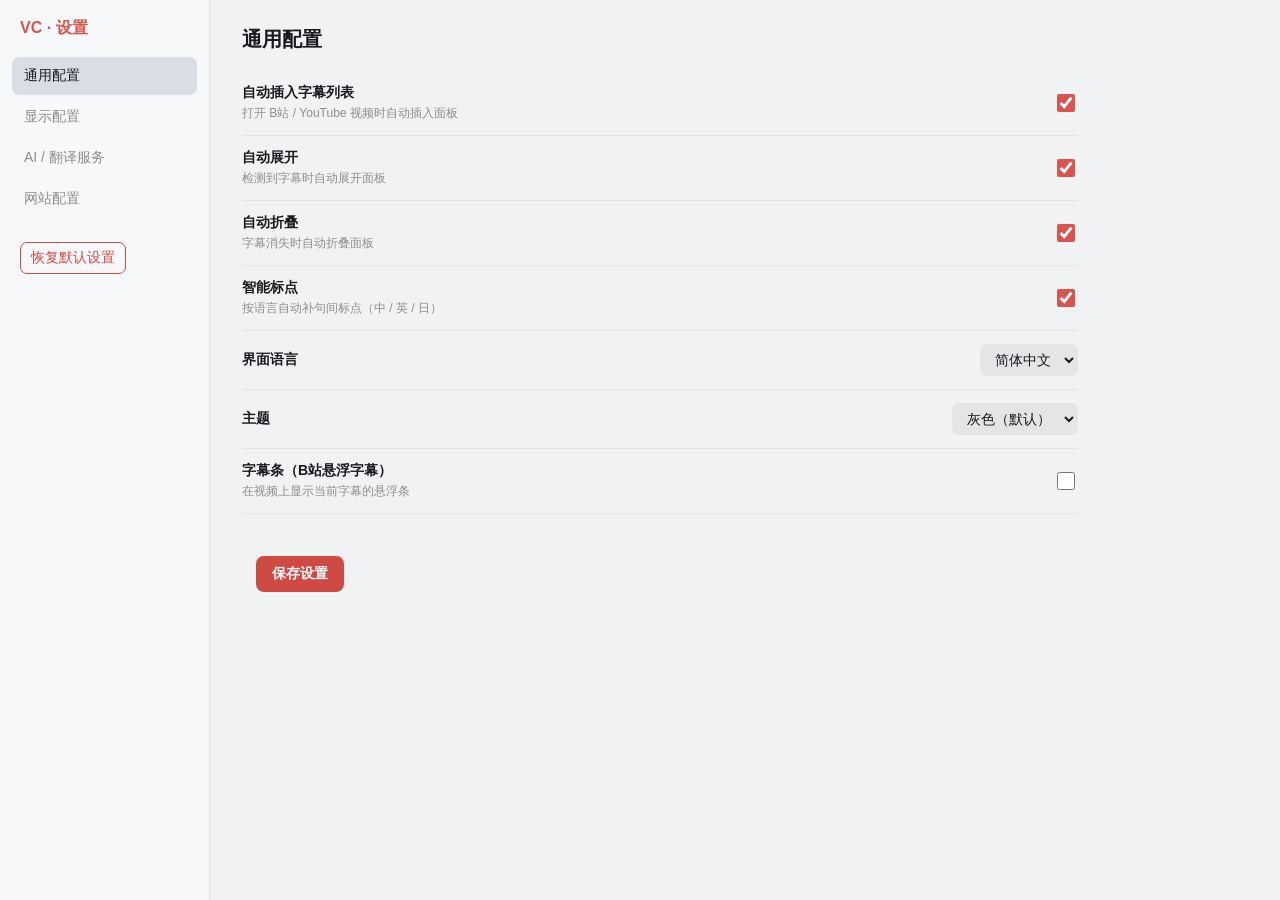
==== options/options.html @ ec9d3a73 "feat: 新增默认灰色主题并优化面板视觉与交互 - 新增灰色主题并设为默认（与 B站右栏模块配色一致），保留 light/dark/auto，旧默认迁移到 gray - 面板/设置页/侧栏外框配色对" ====
<!DOCTYPE html>
<html lang="zh-CN">
<head>
<meta charset="UTF-8">
<meta name="viewport" content="width=device-width,initial-scale=1">
<title>WindCaption · 观语听风字幕 · 设置</title>
<link rel="stylesheet" href="options.css">
</head>
<body>
<div class="wrap">
  <aside class="side">
    <div class="logo">VC · 设置</div>
    <a data-sec="general" class="active">通用配置</a>
    <a data-sec="display">显示配置</a>
    <a data-sec="services">AI / 翻译服务</a>
    <a data-sec="site">网站配置</a>
    <div class="side-foot"><button id="btn-reset-all" class="mini danger">恢复默认设置</button></div>
  </aside>
  <main class="main">
    <section data-panel="general">
      <h1>通用配置</h1>
      <div class="item"><div><b>自动插入字幕列表</b><p>打开 B站 / YouTube 视频时自动插入面板</p></div><input type="checkbox" id="g-autoInsert"></div>
      <div class="item"><div><b>自动展开</b><p>检测到字幕时自动展开面板</p></div><input type="checkbox" id="g-autoExpand"></div>
      <div class="item"><div><b>自动折叠</b><p>字幕消失时自动折叠面板</p></div><input type="checkbox" id="g-autoFold"></div>
      <div class="item"><div><b>智能标点</b><p>按语言自动补句间标点（中 / 英 / 日）</p></div><input type="checkbox" id="g-smartPunctuation"></div>
      <div class="item"><div><b>界面语言</b></div><select id="g-lang"><option value="zh">简体中文</option><option value="en">English</option><option value="ja">日本語</option></select></div>
      <div class="item"><div><b>主题</b></div><select id="g-theme"><option value="gray">灰色（默认）</option><option value="system">跟随系统</option><option value="dark">深色</option><option value="light">浅色</option></select></div>
      <div class="item"><div><b>字幕条（B站悬浮字幕）</b><p>在视频上显示当前字幕的悬浮条</p></div><input type="checkbox" id="g-subtitleBar"></div>
    </section>

    <section data-panel="display" class="hidden">
      <h1>显示配置</h1>
      <div class="item"><div><b>默认显示位置</b><p>嵌入页面：融入视频旁页面内容；悬浮窗：浮于页面可拖动；侧边栏：浏览器独立侧栏</p></div><select id="d-position"><option value="embed">嵌入页面</option><option value="float">悬浮窗</option><option value="side">侧边栏</option></select></div>
      <div class="item"><div><b>嵌入面板位置</b><p>仅在「嵌入页面」模式生效：面板位于视频左侧或右侧</p></div><select id="d-side"><option value="right">右侧</option><option value="left">左侧</option></select></div>
      <div class="grid4">
        <label>悬浮窗宽度<input type="number" id="d-w" min="300" max="800"></label>
        <label>悬浮窗高度<input type="number" id="d-h" min="300" max="1200"></label>
      </div>
      <div class="item"><div><b>显示密度</b></div><select id="d-density"><option value="compact">紧凑</option><option value="standard">标准</option><option value="comfortable">宽松</option></select></div>
      <div class="item"><div><b>字体大小</b></div><select id="d-font"><option>12</option><option>13</option><option>14</option><option>15</option><option>16</option><option>18</option><option>20</option></select></div>
      <div class="item"><div><b>条纹色（奇偶行异色）</b></div><input type="checkbox" id="d-striped"></div>
      <h2>字幕条内容</h2>
      <div class="item"><div><b>章节进度条</b></div><input type="checkbox" id="b-chProgress"></div>
      <div class="item"><div><b>章节详情条</b></div><input type="checkbox" id="b-chDetail"></div>
      <div class="item"><div><b>字幕条</b></div><input type="checkbox" id="b-subtitle"></div>
      <h2>功能 Tab 显隐</h2>
      <div class="tab-toggles" id="tab-toggles"></div>
    </section>

    <section data-panel="services" class="hidden">
      <h1>AI / 翻译服务</h1>
      <p class="tip">自带 Key（BYOK），OpenAI 兼容协议。可添加 OpenAI / DeepSeek / Gemini / Ollama / 小牛 / DeepL 等。章节生成与翻译需要在此配置。</p>
      <div id="service-list"></div>
      <button class="primary" id="btn-add-service">+ 新增服务</button>
      <div class="item"><div><b>默认 AI 服务（章节生成 / 翻译）</b></div><select id="default-ai"></select></div>
      <div class="item"><div><b>默认翻译服务</b></div><select id="default-translate"></select></div>
    </section>

    <section data-panel="site" class="hidden">
      <h1>网站配置</h1>
      <p class="tip">仅适配 Bilibili 与 YouTube。以下为当前页面可保存的覆盖配置（按 host + path 存储）。</p>
      <div class="item"><div><b>当前网址</b><p id="cur-url">—</p></div><span class="pill">已适配</span></div>
      <div class="item"><div><b>显示位置</b></div><select id="s-position"><option value="">跟随默认</option><option value="embed">嵌入页面</option><option value="float">悬浮窗</option><option value="side">侧边栏</option></select></div>
      <button id="btn-save-site">保存当前网站配置</button>
    </section>

    <div class="savebar"><span id="save-status"></span><button class="primary" id="btn-save">保存设置</button></div>
  </main>
</div>
<div class="toast" id="toast"></div>
<script src="../lib/util.js"></script>
<script src="../lib/storage.js"></script>
<script src="options.js"></script>
</body>
</html>
---- options/options.css ----
/* 主题变量：与面板一致；默认灰色，自动跟随系统 */
:root,[data-theme="gray"]{
  --bg:#f1f2f3;--s2:#f7f8fa;--s3:#e4e5e7;--s4:#d9dde4;--bd:#e4e5e7;--tx:#17191d;--mu:#8c8d8e;
  --pr:#d9544c;--pr-btn:#cf4a43;--on-pr:#ffffff;--ac:#3b4ee0;--ok:#3d966d;--dg:#cf4a43;--toast:#e4e5e7;
}
[data-theme="dark"]{
  --bg:#0f1115;--s2:#171a21;--s3:#1e222b;--s4:#262b36;--bd:#2d3340;--tx:#e6e9ef;--mu:#8b93a5;
  --pr:#ff6b6b;--pr-btn:#e8554d;--on-pr:#ffffff;--ac:#4dd0e1;--ok:#4caf78;--dg:#e86a6a;--toast:#2b3140;
}
[data-theme="light"]{
  --bg:#ffffff;--s2:#f2f4f8;--s3:#e9edf4;--s4:#dfe4ee;--bd:#d4d9e2;--tx:#1f2430;--mu:#6b7280;
  --pr:#e5453c;--pr-btn:#d93a31;--on-pr:#ffffff;--ac:#0b8ea3;--ok:#1f9d57;--dg:#d43b3b;--toast:#e9edf4;
}
@media (prefers-color-scheme: light){
  [data-theme="auto"]{
    --bg:#ffffff;--s2:#f2f4f8;--s3:#e9edf4;--s4:#dfe4ee;--bd:#d4d9e2;--tx:#1f2430;--mu:#6b7280;
    --pr:#e5453c;--pr-btn:#d93a31;--on-pr:#ffffff;--ac:#0b8ea3;--ok:#1f9d57;--dg:#d43b3b;--toast:#e9edf4;
  }
}
@media (prefers-color-scheme: dark){
  [data-theme="auto"]{
    --bg:#0f1115;--s2:#171a21;--s3:#1e222b;--s4:#262b36;--bd:#2d3340;--tx:#e6e9ef;--mu:#8b93a5;
    --pr:#ff6b6b;--pr-btn:#e8554d;--on-pr:#ffffff;--ac:#4dd0e1;--ok:#4caf78;--dg:#e86a6a;--toast:#2b3140;
  }
}
*{box-sizing:border-box}
body{margin:0;background:var(--bg);color:var(--tx);font-family:-apple-system,BlinkMacSystemFont,"Segoe UI","PingFang SC","Microsoft YaHei",sans-serif;font-size:14px}
button,input,select{font-family:inherit;font-size:inherit;color:inherit}
button{cursor:pointer}.hidden{display:none!important}
.wrap{display:flex;min-height:100vh}
.side{width:210px;flex:none;background:var(--s2);border-right:1px solid var(--bd);padding:18px 12px}
.logo{font-weight:800;font-size:16px;margin:0 8px 18px;color:var(--pr)}
.side a{display:block;padding:10px 12px;color:var(--mu);border-radius:7px;cursor:pointer;margin-bottom:3px}
.side a:hover{background:var(--s3)}.side a.active{background:var(--s4);color:var(--tx)}
.side-foot{margin-top:24px;padding:0 8px}
.main{flex:1;padding:26px 32px;max-width:900px}
.main h1{font-size:20px;margin:0 0 18px}.main h2{font-size:14px;color:var(--ac);margin:26px 0 8px}
.tip{color:var(--mu);font-size:12px;line-height:1.7;margin:0 0 16px}
.item{display:flex;align-items:center;gap:18px;padding:13px 0;border-bottom:1px solid var(--bd)}
.item>div{flex:1}.item b{font-weight:600}.item p{margin:3px 0 0;color:var(--mu);font-size:12px}
.item input[type=checkbox]{width:18px;height:18px;accent-color:var(--pr)}
.item select{padding:6px 10px;background:var(--s3);border:1px solid var(--bd);border-radius:7px}
.grid4{display:grid;grid-template-columns:repeat(4,1fr);gap:12px;padding:14px 0}
.grid4 label{display:flex;flex-direction:column;gap:6px;font-size:12px;color:var(--mu)}
.grid4 input{padding:7px;background:var(--s3);border:1px solid var(--bd);border-radius:7px}
button.primary,button#btn-add-service,button#btn-save-site,button#btn-save{
  background:var(--pr-btn);border:0;color:var(--on-pr);font-weight:700;padding:9px 16px;border-radius:8px}
button.mini.danger{background:none;border:1px solid var(--dg);color:var(--dg);padding:6px 10px;border-radius:7px}
.tab-toggles{display:flex;gap:10px;flex-wrap:wrap;padding:8px 0}
.tab-toggles label{background:var(--s3);border:1px solid var(--bd);padding:8px 12px;border-radius:8px}
.service-card{background:var(--s3);border:1px solid var(--bd);border-radius:10px;padding:14px;margin-bottom:12px}
.service-card .sh{display:flex;align-items:center;gap:10px;margin-bottom:10px}
.service-card .sh b{font-size:15px}.service-card .sh .pill{margin-left:auto}
.pill{font-size:11px;padding:2px 8px;border-radius:999px;background:rgba(76,175,120,.15);color:var(--ok)}
.service-card .row{display:flex;gap:10px;align-items:center;padding:5px 0}
.service-card .row label{width:90px;color:var(--mu);font-size:12px}
.service-card .row input,.service-card .row select{flex:1;min-width:0;padding:6px 9px;background:var(--s2);border:1px solid var(--bd);border-radius:7px}
.service-card .ops{display:flex;gap:8px;margin-top:10px}
.service-card .ops button{padding:6px 12px;border-radius:7px;border:1px solid var(--bd);background:var(--s4)}
.service-card .ops .del{color:var(--dg)}
.shortcut-table{border:1px solid var(--bd);border-radius:10px;overflow:hidden;margin-bottom:14px}
.sc-row{display:flex;align-items:center;padding:9px 14px;border-bottom:1px solid var(--bd)}
.sc-row:last-child{border:0}.sc-row span{flex:1}.sc-row button{min-width:140px;padding:6px 10px;background:var(--s4);border:1px solid var(--bd);border-radius:7px}
.savebar{position:sticky;bottom:0;margin-top:28px;padding:14px 0;background:linear-gradient(transparent,var(--bg) 20%);display:flex;align-items:center;gap:14px}
.savebar span{color:var(--ok);font-size:12px}
.toast{position:fixed;left:50%;bottom:24px;transform:translateX(-50%);background:var(--toast);border:1px solid var(--bd);padding:9px 16px;border-radius:8px;opacity:0;transition:.2s;pointer-events:none}
.toast.on{opacity:1}
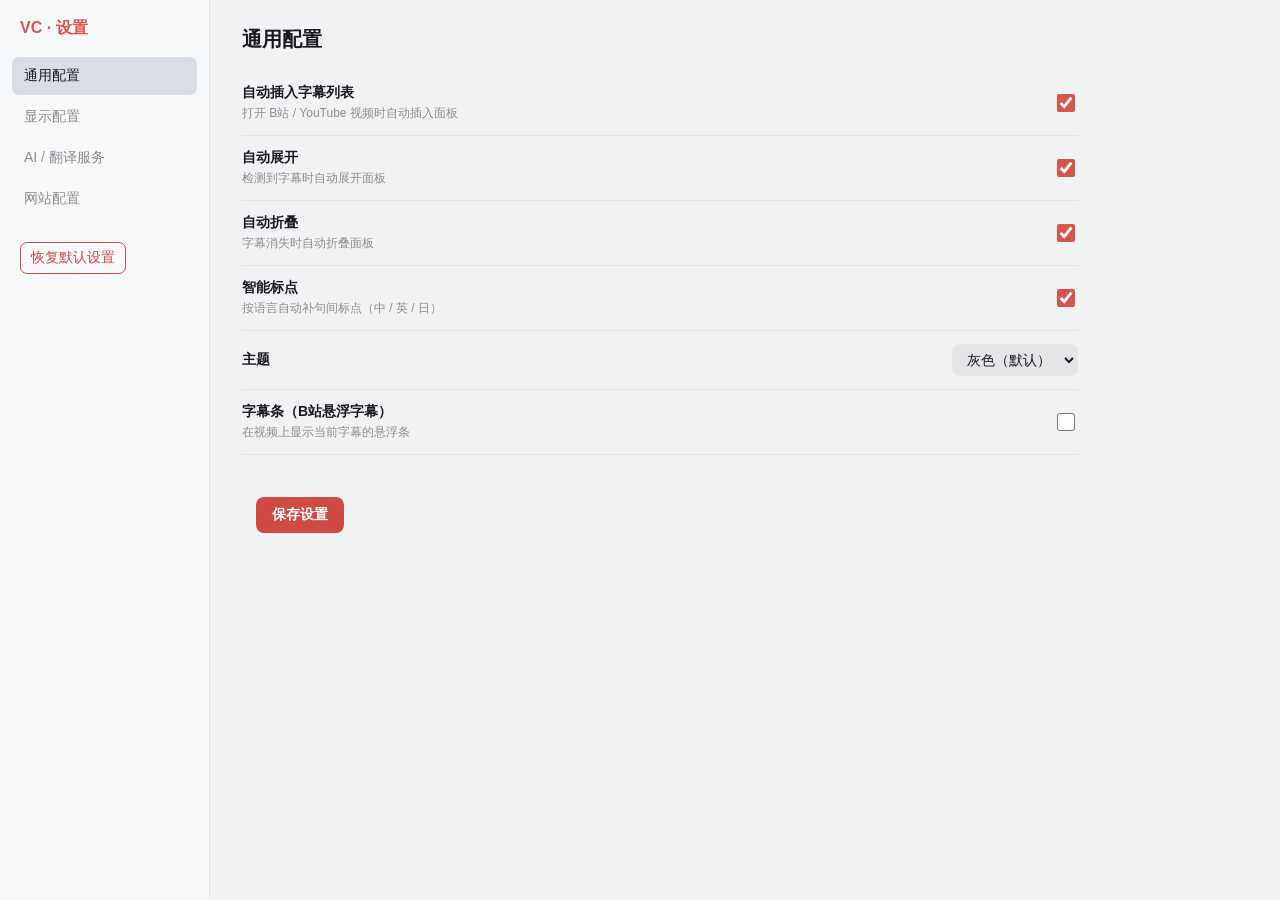
==== commit 09add4cb: "feat: 工具栏图标打开设置页、修复自动展开语义与通用配置清理 - 工具栏固定图标点击改为打开设置页（注册 chrome.action.onClicked，调用 openOptionsPage） -" ====
--- a/options/options.html
+++ b/options/options.html
@@ -23,7 +23,6 @@
       <div class="item"><div><b>自动展开</b><p>检测到字幕时自动展开面板</p></div><input type="checkbox" id="g-autoExpand"></div>
       <div class="item"><div><b>自动折叠</b><p>字幕消失时自动折叠面板</p></div><input type="checkbox" id="g-autoFold"></div>
       <div class="item"><div><b>智能标点</b><p>按语言自动补句间标点（中 / 英 / 日）</p></div><input type="checkbox" id="g-smartPunctuation"></div>
-      <div class="item"><div><b>界面语言</b></div><select id="g-lang"><option value="zh">简体中文</option><option value="en">English</option><option value="ja">日本語</option></select></div>
       <div class="item"><div><b>主题</b></div><select id="g-theme"><option value="gray">灰色（默认）</option><option value="system">跟随系统</option><option value="dark">深色</option><option value="light">浅色</option></select></div>
       <div class="item"><div><b>字幕条（B站悬浮字幕）</b><p>在视频上显示当前字幕的悬浮条</p></div><input type="checkbox" id="g-subtitleBar"></div>
     </section>
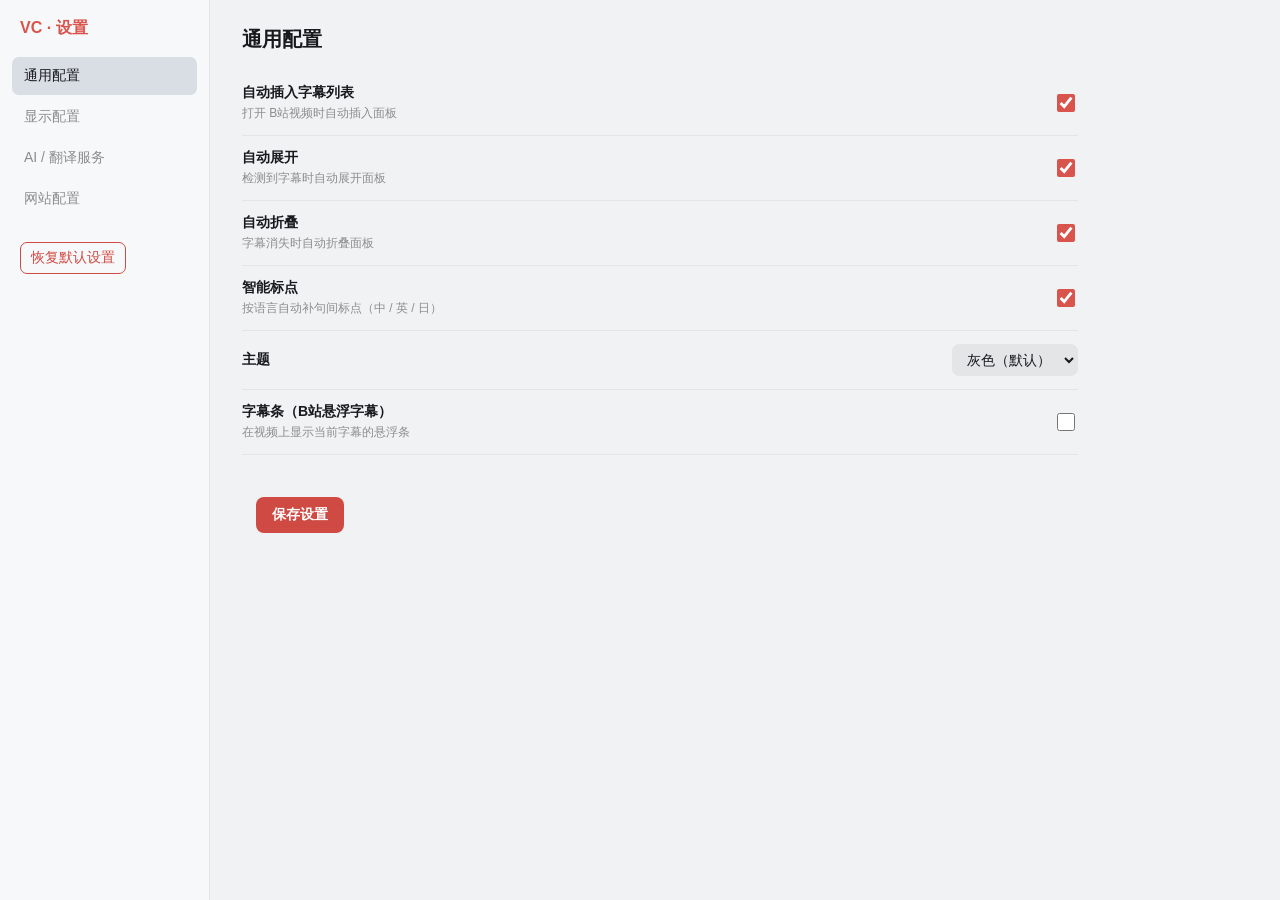
==== commit 5d18a3f8: "refactor: 移除 YouTube 支持，插件仅支持 B站" ====
--- a/options/options.html
+++ b/options/options.html
@@ -19,7 +19,7 @@
   <main class="main">
     <section data-panel="general">
       <h1>通用配置</h1>
-      <div class="item"><div><b>自动插入字幕列表</b><p>打开 B站 / YouTube 视频时自动插入面板</p></div><input type="checkbox" id="g-autoInsert"></div>
+      <div class="item"><div><b>自动插入字幕列表</b><p>打开 B站视频时自动插入面板</p></div><input type="checkbox" id="g-autoInsert"></div>
       <div class="item"><div><b>自动展开</b><p>检测到字幕时自动展开面板</p></div><input type="checkbox" id="g-autoExpand"></div>
       <div class="item"><div><b>自动折叠</b><p>字幕消失时自动折叠面板</p></div><input type="checkbox" id="g-autoFold"></div>
       <div class="item"><div><b>智能标点</b><p>按语言自动补句间标点（中 / 英 / 日）</p></div><input type="checkbox" id="g-smartPunctuation"></div>
@@ -29,12 +29,6 @@
 
     <section data-panel="display" class="hidden">
       <h1>显示配置</h1>
-      <div class="item"><div><b>默认显示位置</b><p>嵌入页面：融入视频旁页面内容；悬浮窗：浮于页面可拖动；侧边栏：浏览器独立侧栏</p></div><select id="d-position"><option value="embed">嵌入页面</option><option value="float">悬浮窗</option><option value="side">侧边栏</option></select></div>
-      <div class="item"><div><b>嵌入面板位置</b><p>仅在「嵌入页面」模式生效：面板位于视频左侧或右侧</p></div><select id="d-side"><option value="right">右侧</option><option value="left">左侧</option></select></div>
-      <div class="grid4">
-        <label>悬浮窗宽度<input type="number" id="d-w" min="300" max="800"></label>
-        <label>悬浮窗高度<input type="number" id="d-h" min="300" max="1200"></label>
-      </div>
       <div class="item"><div><b>显示密度</b></div><select id="d-density"><option value="compact">紧凑</option><option value="standard">标准</option><option value="comfortable">宽松</option></select></div>
       <div class="item"><div><b>字体大小</b></div><select id="d-font"><option>12</option><option>13</option><option>14</option><option>15</option><option>16</option><option>18</option><option>20</option></select></div>
       <div class="item"><div><b>条纹色（奇偶行异色）</b></div><input type="checkbox" id="d-striped"></div>
@@ -57,9 +51,9 @@
 
     <section data-panel="site" class="hidden">
       <h1>网站配置</h1>
-      <p class="tip">仅适配 Bilibili 与 YouTube。以下为当前页面可保存的覆盖配置（按 host + path 存储）。</p>
+      <p class="tip">仅适配 Bilibili。以下为当前页面可保存的覆盖配置（按 host + path 存储）。</p>
       <div class="item"><div><b>当前网址</b><p id="cur-url">—</p></div><span class="pill">已适配</span></div>
-      <div class="item"><div><b>显示位置</b></div><select id="s-position"><option value="">跟随默认</option><option value="embed">嵌入页面</option><option value="float">悬浮窗</option><option value="side">侧边栏</option></select></div>
+      <p class="tip">面板固定嵌入在视频旁，无需额外位置设置。</p>
       <button id="btn-save-site">保存当前网站配置</button>
     </section>
 
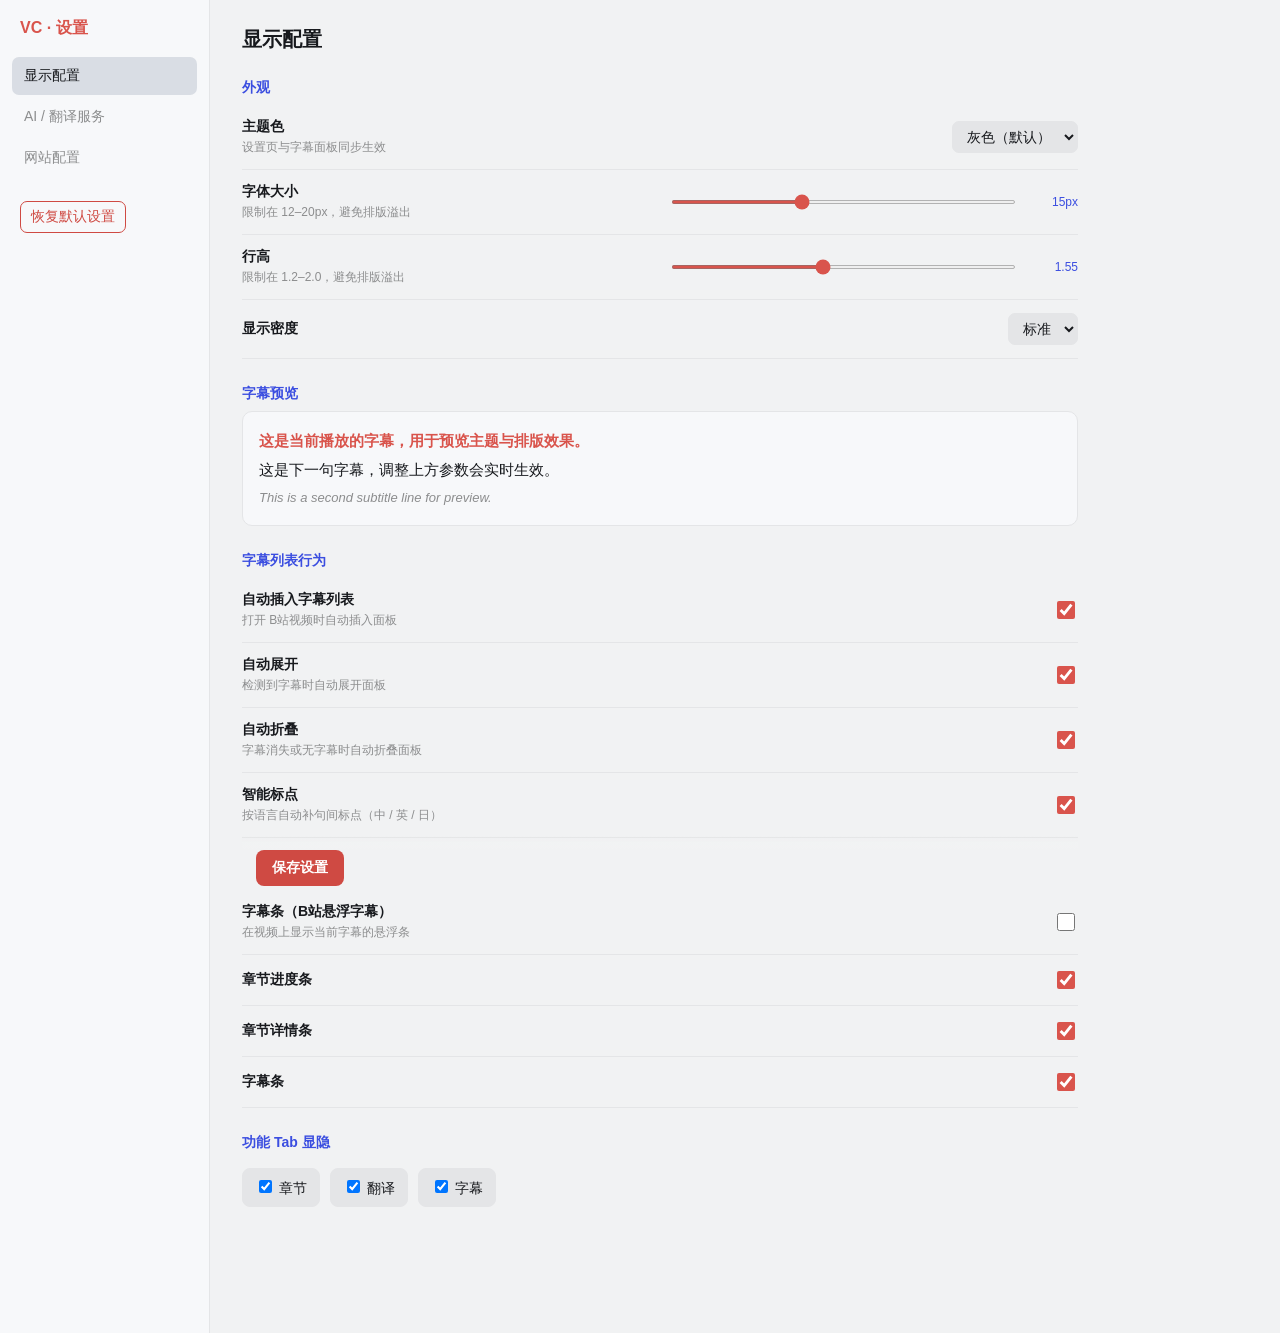
==== commit 07164952: "refactor: 设置页合并通用配置到显示配置,面板设置迁入并增加行高与字幕预览,移除条纹色" ====
--- a/options/options.html
+++ b/options/options.html
@@ -10,32 +10,41 @@
 <div class="wrap">
   <aside class="side">
     <div class="logo">VC · 设置</div>
-    <a data-sec="general" class="active">通用配置</a>
-    <a data-sec="display">显示配置</a>
+    <a data-sec="display" class="active">显示配置</a>
     <a data-sec="services">AI / 翻译服务</a>
     <a data-sec="site">网站配置</a>
     <div class="side-foot"><button id="btn-reset-all" class="mini danger">恢复默认设置</button></div>
   </aside>
   <main class="main">
-    <section data-panel="general">
-      <h1>通用配置</h1>
+    <!-- 显示配置（合并原通用配置 + 面板外观设置） -->
+    <section data-panel="display">
+      <h1>显示配置</h1>
+
+      <h2>外观</h2>
+      <div class="item"><div><b>主题色</b><p>设置页与字幕面板同步生效</p></div><select id="g-theme"><option value="gray">灰色（默认）</option><option value="system">跟随系统</option><option value="dark">深色</option><option value="light">浅色</option></select></div>
+      <div class="item"><div><b>字体大小</b><p>限制在 12–20px，避免排版溢出</p></div><div class="range-wrap"><input type="range" id="d-font" min="12" max="20" step="1" value="15"><span class="range-val" id="d-font-val">15px</span></div></div>
+      <div class="item"><div><b>行高</b><p>限制在 1.2–2.0，避免排版溢出</p></div><div class="range-wrap"><input type="range" id="d-line" min="1.2" max="2" step="0.05" value="1.55"><span class="range-val" id="d-line-val">1.55</span></div></div>
+      <div class="item"><div><b>显示密度</b></div><select id="d-density"><option value="compact">紧凑</option><option value="standard">标准</option><option value="comfortable">宽松</option></select></div>
+
+      <h2>字幕预览</h2>
+      <div class="preview-box" id="subtitle-preview">
+        <div class="pv-line cur">这是当前播放的字幕，用于预览主题与排版效果。</div>
+        <div class="pv-line">这是下一句字幕，调整上方参数会实时生效。</div>
+        <div class="pv-line pv-second">This is a second subtitle line for preview.</div>
+      </div>
+
+      <h2>字幕列表行为</h2>
       <div class="item"><div><b>自动插入字幕列表</b><p>打开 B站视频时自动插入面板</p></div><input type="checkbox" id="g-autoInsert"></div>
       <div class="item"><div><b>自动展开</b><p>检测到字幕时自动展开面板</p></div><input type="checkbox" id="g-autoExpand"></div>
-      <div class="item"><div><b>自动折叠</b><p>字幕消失时自动折叠面板</p></div><input type="checkbox" id="g-autoFold"></div>
+      <div class="item"><div><b>自动折叠</b><p>字幕消失或无字幕时自动折叠面板</p></div><input type="checkbox" id="g-autoFold"></div>
       <div class="item"><div><b>智能标点</b><p>按语言自动补句间标点（中 / 英 / 日）</p></div><input type="checkbox" id="g-smartPunctuation"></div>
-      <div class="item"><div><b>主题</b></div><select id="g-theme"><option value="gray">灰色（默认）</option><option value="system">跟随系统</option><option value="dark">深色</option><option value="light">浅色</option></select></div>
+
+      <h2>字幕条内容</h2>
       <div class="item"><div><b>字幕条（B站悬浮字幕）</b><p>在视频上显示当前字幕的悬浮条</p></div><input type="checkbox" id="g-subtitleBar"></div>
-    </section>
-
-    <section data-panel="display" class="hidden">
-      <h1>显示配置</h1>
-      <div class="item"><div><b>显示密度</b></div><select id="d-density"><option value="compact">紧凑</option><option value="standard">标准</option><option value="comfortable">宽松</option></select></div>
-      <div class="item"><div><b>字体大小</b></div><select id="d-font"><option>12</option><option>13</option><option>14</option><option>15</option><option>16</option><option>18</option><option>20</option></select></div>
-      <div class="item"><div><b>条纹色（奇偶行异色）</b></div><input type="checkbox" id="d-striped"></div>
-      <h2>字幕条内容</h2>
       <div class="item"><div><b>章节进度条</b></div><input type="checkbox" id="b-chProgress"></div>
       <div class="item"><div><b>章节详情条</b></div><input type="checkbox" id="b-chDetail"></div>
       <div class="item"><div><b>字幕条</b></div><input type="checkbox" id="b-subtitle"></div>
+
       <h2>功能 Tab 显隐</h2>
       <div class="tab-toggles" id="tab-toggles"></div>
     </section>
--- a/options/options.css
+++ b/options/options.css
@@ -65,3 +65,14 @@
 .savebar span{color:var(--ok);font-size:12px}
 .toast{position:fixed;left:50%;bottom:24px;transform:translateX(-50%);background:var(--toast);border:1px solid var(--bd);padding:9px 16px;border-radius:8px;opacity:0;transition:.2s;pointer-events:none}
 .toast.on{opacity:1}
+
+/* ===== 显示配置：滑块与字幕预览 ===== */
+.range-wrap{display:flex;align-items:center;gap:12px;min-width:240px}
+.range-wrap input[type=range]{flex:1;accent-color:var(--pr);height:4px;min-width:140px}
+.range-val{font-size:12px;color:var(--ac);min-width:48px;text-align:right;font-variant-numeric:tabular-nums}
+.preview-box{margin:8px 0 4px;padding:14px 16px;background:var(--s2);border:1px solid var(--bd);border-radius:10px}
+.pv-line{font-size:var(--pv-font,15px);line-height:var(--pv-line,1.55);color:var(--tx);padding:3px 0}
+.pv-line.cur{color:var(--pr);font-weight:700}
+.pv-line.pv-second{color:var(--mu);font-style:italic;font-size:calc(var(--pv-font,15px) - 2px)}
+.preview-box.dense-compact .pv-line{padding:0 0}
+.preview-box.dense-comfortable .pv-line{padding:8px 0}
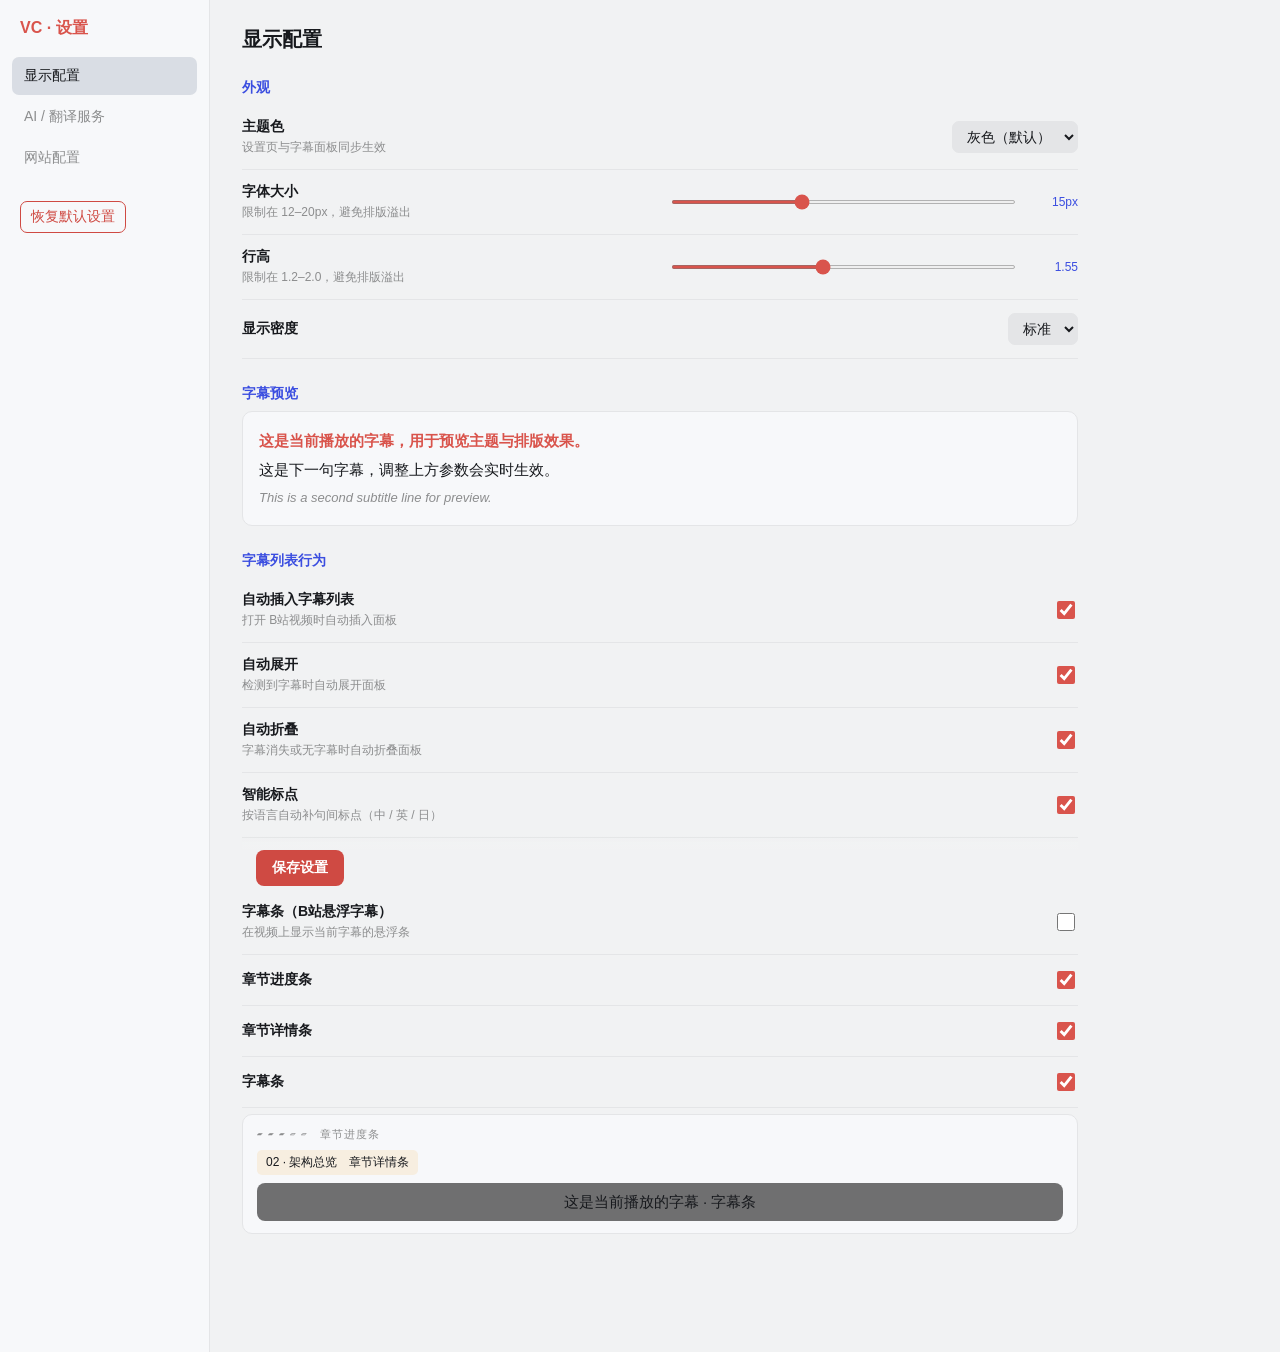
==== commit 78551bcf: "refactor: 移除功能Tab显隐,字幕条内容增加实时预览" ====
--- a/options/options.html
+++ b/options/options.html
@@ -44,9 +44,11 @@
       <div class="item"><div><b>章节进度条</b></div><input type="checkbox" id="b-chProgress"></div>
       <div class="item"><div><b>章节详情条</b></div><input type="checkbox" id="b-chDetail"></div>
       <div class="item"><div><b>字幕条</b></div><input type="checkbox" id="b-subtitle"></div>
-
-      <h2>功能 Tab 显隐</h2>
-      <div class="tab-toggles" id="tab-toggles"></div>
+      <div class="captionbar-preview" id="captionbar-preview">
+        <div class="cbp-chapter" id="cbp-chProgress">▰ ▰ ▰ ▱ ▱　章节进度条</div>
+        <div class="cbp-detail" id="cbp-chDetail">02 · 架构总览　章节详情条</div>
+        <div class="cbp-text" id="cbp-subtitle">这是当前播放的字幕 · 字幕条</div>
+      </div>
     </section>
 
     <section data-panel="services" class="hidden">
--- a/options/options.css
+++ b/options/options.css
@@ -46,8 +46,6 @@
 button.primary,button#btn-add-service,button#btn-save-site,button#btn-save{
   background:var(--pr-btn);border:0;color:var(--on-pr);font-weight:700;padding:9px 16px;border-radius:8px}
 button.mini.danger{background:none;border:1px solid var(--dg);color:var(--dg);padding:6px 10px;border-radius:7px}
-.tab-toggles{display:flex;gap:10px;flex-wrap:wrap;padding:8px 0}
-.tab-toggles label{background:var(--s3);border:1px solid var(--bd);padding:8px 12px;border-radius:8px}
 .service-card{background:var(--s3);border:1px solid var(--bd);border-radius:10px;padding:14px;margin-bottom:12px}
 .service-card .sh{display:flex;align-items:center;gap:10px;margin-bottom:10px}
 .service-card .sh b{font-size:15px}.service-card .sh .pill{margin-left:auto}
@@ -76,3 +74,9 @@
 .pv-line.pv-second{color:var(--mu);font-style:italic;font-size:calc(var(--pv-font,15px) - 2px)}
 .preview-box.dense-compact .pv-line{padding:0 0}
 .preview-box.dense-comfortable .pv-line{padding:8px 0}
+
+/* ===== 显示配置：字幕条内容预览 ===== */
+.captionbar-preview{margin:6px 0 4px;padding:12px 14px;background:var(--s2);border:1px solid var(--bd);border-radius:10px}
+.cbp-chapter{display:flex;gap:6px;align-items:center;font-size:11px;color:var(--mu);letter-spacing:1px;margin-bottom:8px}
+.cbp-detail{font-size:12px;color:var(--wn);background:rgba(245,166,35,.12);padding:4px 9px;border-radius:5px;margin-bottom:8px;display:inline-block}
+.cbp-text{font-size:var(--pv-font,15px);line-height:1.5;color:var(--tx);background:rgba(0,0,0,.55);padding:8px 14px;border-radius:8px;text-align:center}
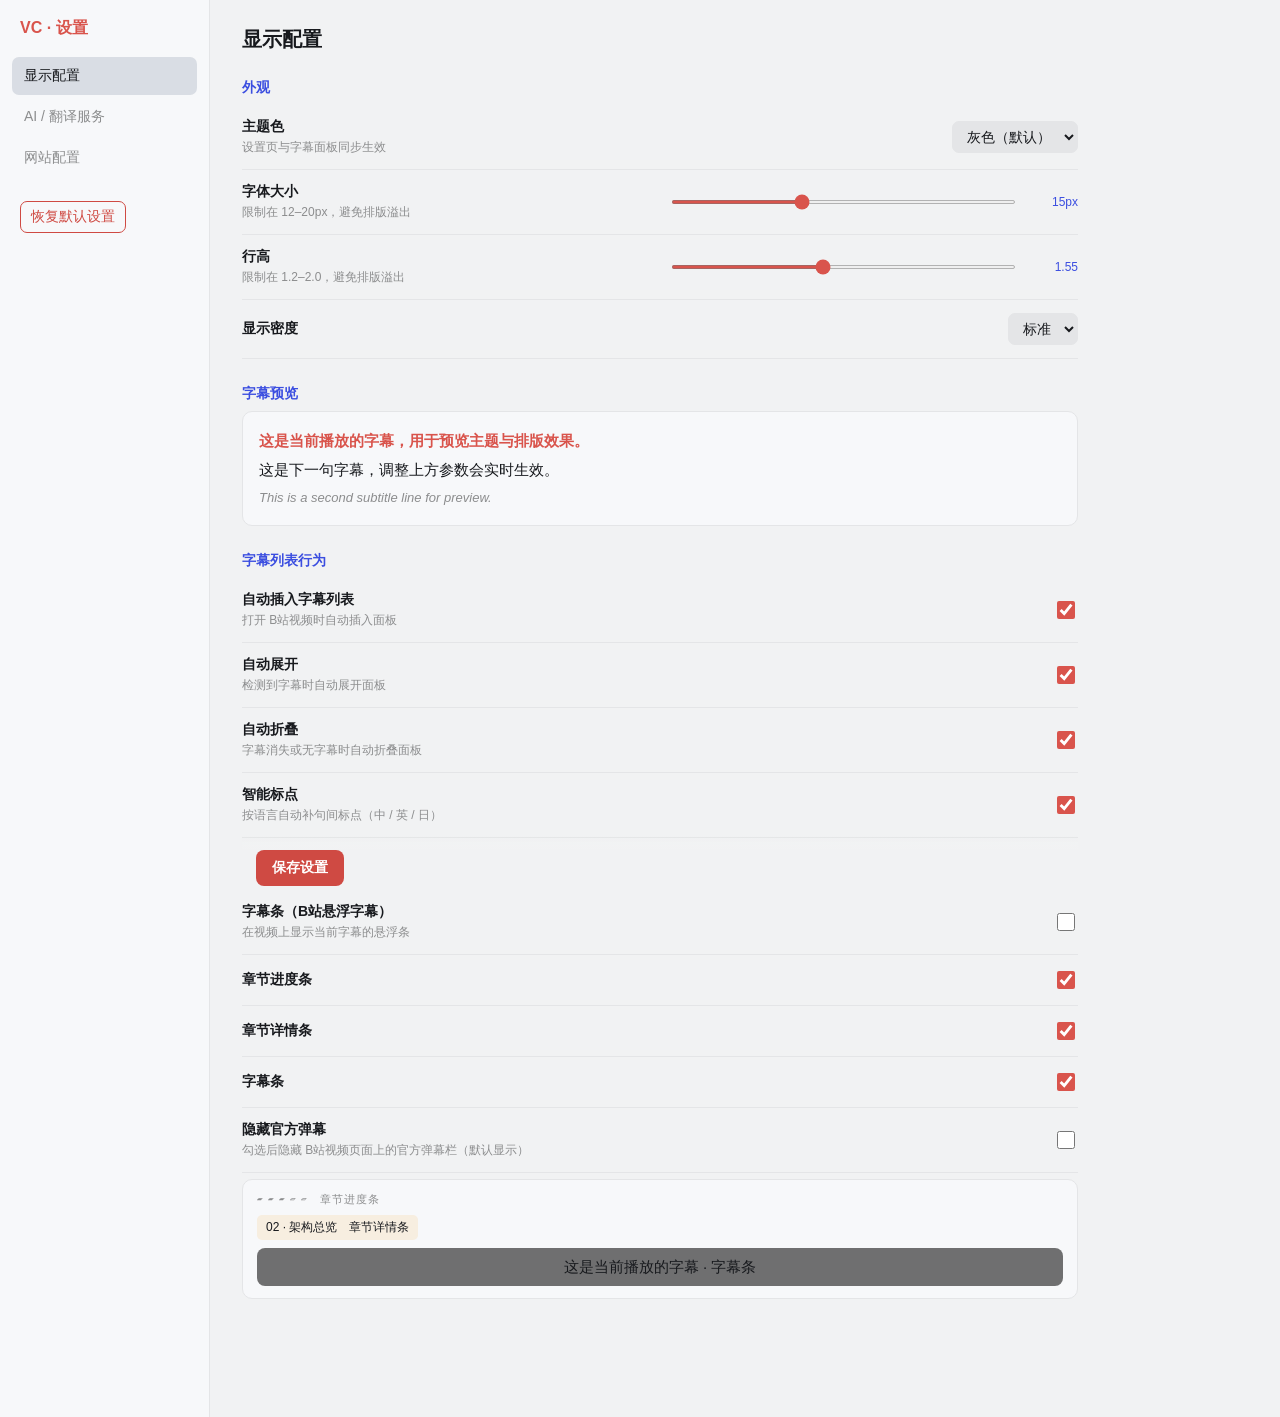
==== commit 62096785: "refactor: 隐藏官方弹幕控制迁移到设置页显示配置,弹幕Tab移除该开关" ====
--- a/options/options.html
+++ b/options/options.html
@@ -44,6 +44,7 @@
       <div class="item"><div><b>章节进度条</b></div><input type="checkbox" id="b-chProgress"></div>
       <div class="item"><div><b>章节详情条</b></div><input type="checkbox" id="b-chDetail"></div>
       <div class="item"><div><b>字幕条</b></div><input type="checkbox" id="b-subtitle"></div>
+      <div class="item"><div><b>隐藏官方弹幕</b><p>勾选后隐藏 B站视频页面上的官方弹幕栏（默认显示）</p></div><input type="checkbox" id="g-hideDanmaku"></div>
       <div class="captionbar-preview" id="captionbar-preview">
         <div class="cbp-chapter" id="cbp-chProgress">▰ ▰ ▰ ▱ ▱　章节进度条</div>
         <div class="cbp-detail" id="cbp-chDetail">02 · 架构总览　章节详情条</div>
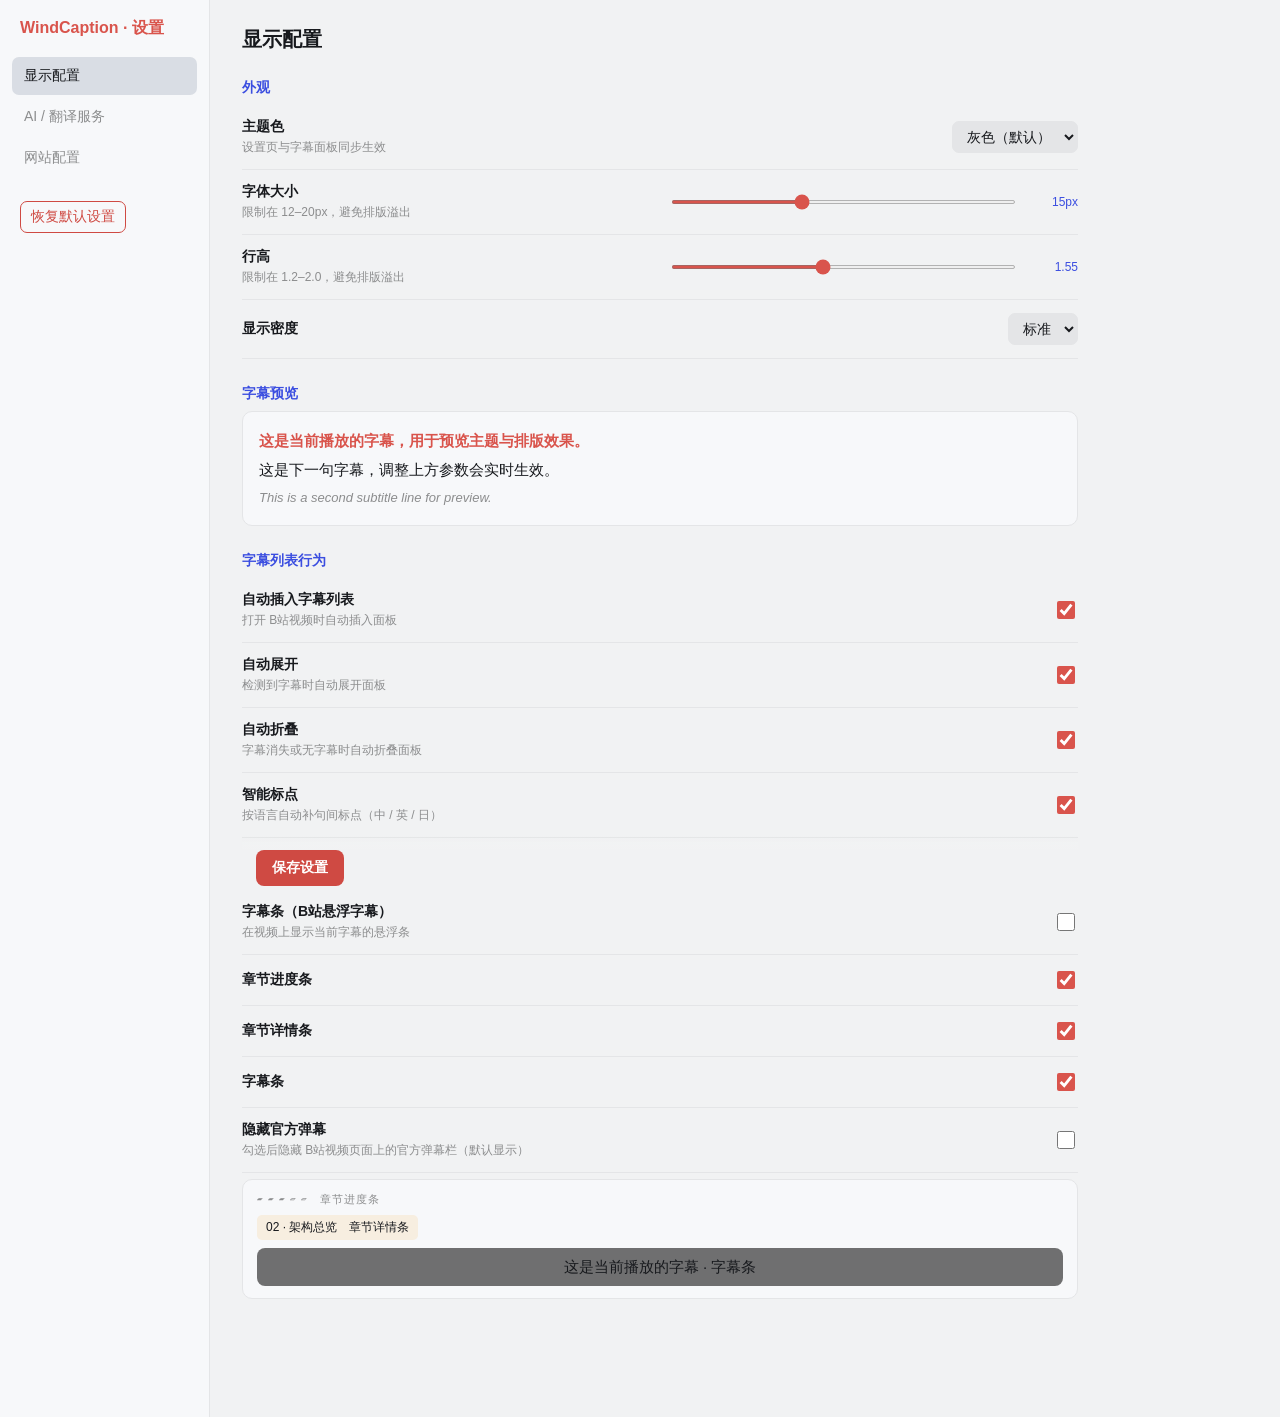
==== commit 52ace95d: "refactor: 清理网站配置冗余按钮并更新设置页截图" ====
--- a/options/options.html
+++ b/options/options.html
@@ -9,7 +9,7 @@
 <body>
 <div class="wrap">
   <aside class="side">
-    <div class="logo">VC · 设置</div>
+    <div class="logo">WindCaption · 设置</div>
     <a data-sec="display" class="active">显示配置</a>
     <a data-sec="services">AI / 翻译服务</a>
     <a data-sec="site">网站配置</a>
@@ -63,10 +63,8 @@
 
     <section data-panel="site" class="hidden">
       <h1>网站配置</h1>
-      <p class="tip">仅适配 Bilibili。以下为当前页面可保存的覆盖配置（按 host + path 存储）。</p>
+      <p class="tip">仅适配 Bilibili，面板固定嵌入在视频旁，无需额外位置设置。以下展示当前页面与适配状态。</p>
       <div class="item"><div><b>当前网址</b><p id="cur-url">—</p></div><span class="pill">已适配</span></div>
-      <p class="tip">面板固定嵌入在视频旁，无需额外位置设置。</p>
-      <button id="btn-save-site">保存当前网站配置</button>
     </section>
 
     <div class="savebar"><span id="save-status"></span><button class="primary" id="btn-save">保存设置</button></div>
--- a/options/options.css
+++ b/options/options.css
@@ -43,7 +43,7 @@
 .grid4{display:grid;grid-template-columns:repeat(4,1fr);gap:12px;padding:14px 0}
 .grid4 label{display:flex;flex-direction:column;gap:6px;font-size:12px;color:var(--mu)}
 .grid4 input{padding:7px;background:var(--s3);border:1px solid var(--bd);border-radius:7px}
-button.primary,button#btn-add-service,button#btn-save-site,button#btn-save{
+button.primary,button#btn-add-service,button#btn-save{
   background:var(--pr-btn);border:0;color:var(--on-pr);font-weight:700;padding:9px 16px;border-radius:8px}
 button.mini.danger{background:none;border:1px solid var(--dg);color:var(--dg);padding:6px 10px;border-radius:7px}
 .service-card{background:var(--s3);border:1px solid var(--bd);border-radius:10px;padding:14px;margin-bottom:12px}
